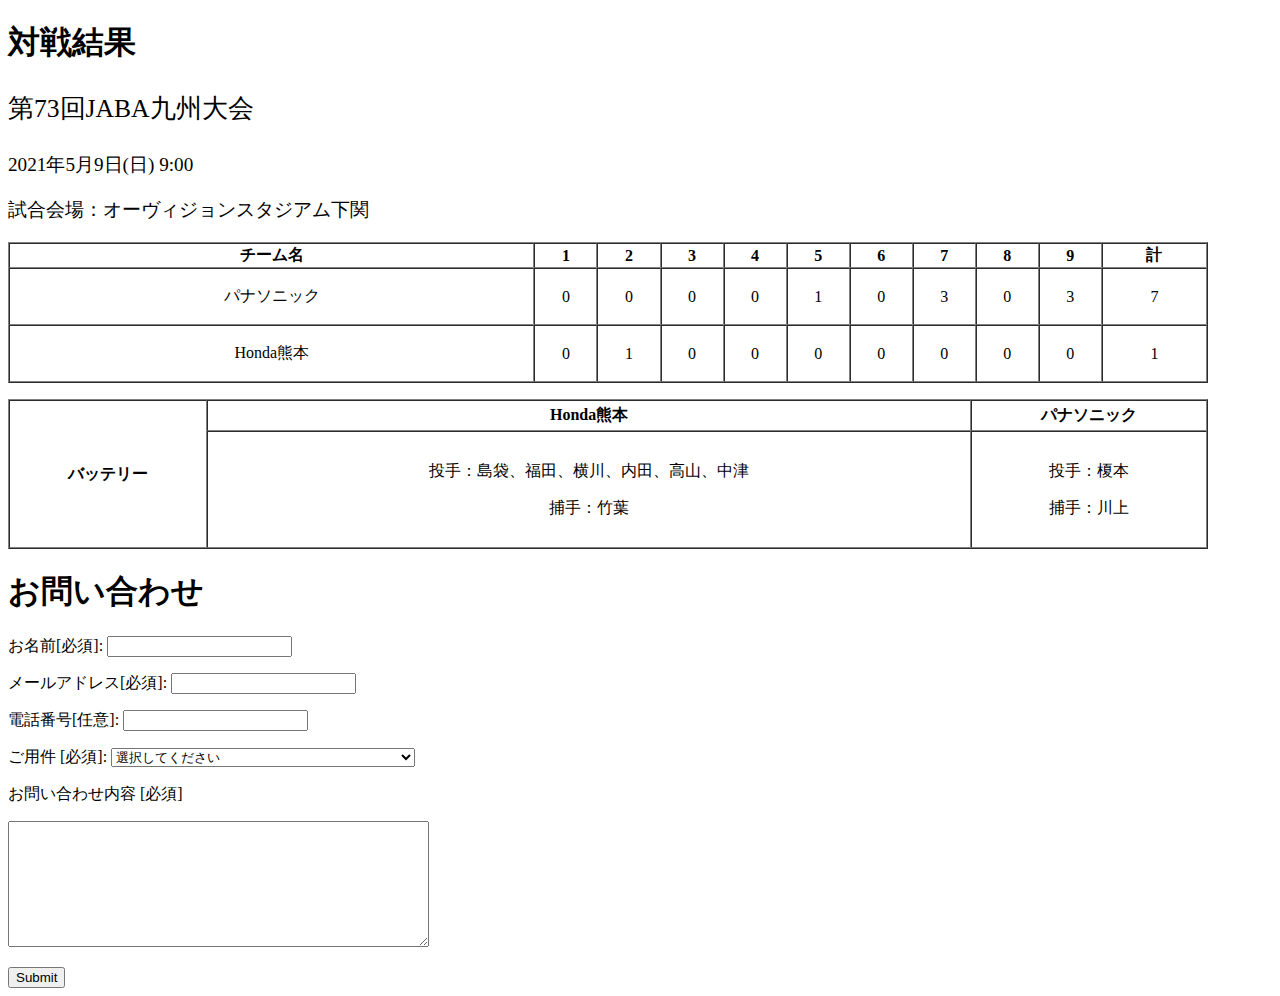
==== table-form/index.html @ de1e0258 "update" ====
<!DOCTYPE html>
<html lang="en">
<head>
    <meta charset="UTF-8">
    <meta http-equiv="X-UA-Compatible" content="IE=edge">
    <meta name="viewport" content="width=device-width, initial-scale=1.0">
    <title>Latihan 3</title>
    <lin rel="stylesheet" href="./style.css">
</head>
<body>
    <div>
        <h1>対戦結果</h1>
        <p style="font-family:georgia,garamond,serif;font-size:160%;">第73回JABA九州大会</p>
        <p style="font-family:georgia,garamond,serif;font-size:120%;">2021年5月9日(日) 9:00</p>
        <p style="font-family:georgia,garamond,serif;font-size:120%;">試合会場：オーヴィジョンスタジアム下関</p>
    </div>
    <div>
        <p>
            <table border="1" width="1200px" cellpading="10px" cellspacing="0px">
            <tr>
                <th>チーム名</th>
                <th>1</th>
                <th>2</th>
                <th>3</th>
                <th>4</th>
                <th>5</th>
                <th>6</th>
                <th>7</th>
                <th>8</th>
                <th>9</th>
                <th>計</th>
            </tr>
            <tr>
                <td><p style="text-align:center;">パナソニック</p></td>
                <td><p style="text-align:center;">0</p></td>
                <td><p style="text-align:center;">0</p></td>
                <td><p style="text-align:center;">0</p></td>
                <td><p style="text-align:center;">0</p></td>
                <td><p style="text-align:center;">1</p></td>
                <td><p style="text-align:center;">0</p></td>
                <td><p style="text-align:center;">3</p></td>
                <td><p style="text-align:center;">0</p></td>
                <td><p style="text-align:center;">3</p></td>
                <td><p style="text-align:center;">7</p></td>          
            </tr>
            <tr>  
                <td><p style="text-align:center;">Honda熊本</p></td>
                <td><p style="text-align:center;">0</p></td>
                <td><p style="text-align:center;">1</p></td>
                <td><p style="text-align:center;">0</p></td>
                <td><p style="text-align:center;">0</p></td>
                <td><p style="text-align:center;">0</p></td>
                <td><p style="text-align:center;">0</p></td>
                <td><p style="text-align:center;">0</p></td>
                <td><p style="text-align:center;">0</p></td>
                <td><p style="text-align:center;">0</p></td>
                <td><p style="text-align:center;">1</p></td>  
            </tr>
            </table>
        </p>
    </div>
    <div>
        <p>
            <table border="1" width="1200px" height="150px" cellpading="10px" cellspacing="0px">
            <tr>
                <th rowspan="2">バッテリー</th>
                <th colspan="5">Honda熊本</th>
                <th colspan="5">パナソニック</th>
            </tr>
            <tr>
                <td  rowspan="2" colspan="5">
                    <p style="text-align:center;">投手：島袋、福田、横川、内田、高山、中津</p> 
                    <p style="text-align:center;">捕手：竹葉</p>
                </td>
                <td rowspan="2" colspan="5">
                    <p style="text-align:center;">投手：榎本</p>
                    <p style="text-align:center;">捕手：川上</p>
                </td>
            </tr>
            </table>
        </p>
    </div>
    <div>
        <h1>お問い合わせ</h1>
    </div>
    <div>
        <form action="" method="get" class="form-example">
            <div class="form-example">
                <label for="name">お名前[必須]: </label>
                <input type="text" name="お名前[必須]" id="name" required>
            </div>
            <p></p>
            <div class="form-example">
                <label for="email">メールアドレス[必須]: </label>
                <input type="email" name="メールアドレス[必須]" id="email" required>
            </div>
            <p></p>
            <div class="form-example">
                <label for="phone">電話番号[任意]: </label>
                <input type="tel" id="phone" name="電話番号[任意]" pattern="[0-9]{3}-[0-9]{3}-[0-9]{4}">
            </div>
            <p></p>
            <div>
                <label for="ご用件 [必須]">ご用件 [必須]: </label> <select name="ご用件 [必須]">
                    <option value=" 選択してくださ">選択してください</option>
                    <option value="書籍についてのご質問(個人のお客様)">書籍についてのご質問(個人のお客様)</option>
                    <option value="書籍についてのご質問(取次・書店様)">書籍についてのご質問(取次・書店様)</option>
                    <option value="書籍についてのご質問(メディア関係者様)">書籍についてのご質問(メディア関係者様) 
                    </option>
                    <option value="アルバイト・パートに関するお問い合わせ">アルバイト・パートに関するお問い合わせ</option>
                    <option value="仕事のご依頼・お問い合わせ">仕事のご依頼・お問い合わせ</option>
                    <option value="外部スタッフのご希望(フリーの方、制作会社様)">外部スタッフのご希望(フリーの方、制作会社様)</option>
                    <option value="その他のお問合せ">その他のお問合せ</option>
                </select>
            </div>
            <div>
                <p>お問い合わせ内容 [必須]</p>
                <textarea rows="8" cols="50" name="お問い合わせ内容" form="usrform" required></textarea>
                <p></p>
                <input type="submit" name="確認">
            </div>
        </form>
</body>
</html>
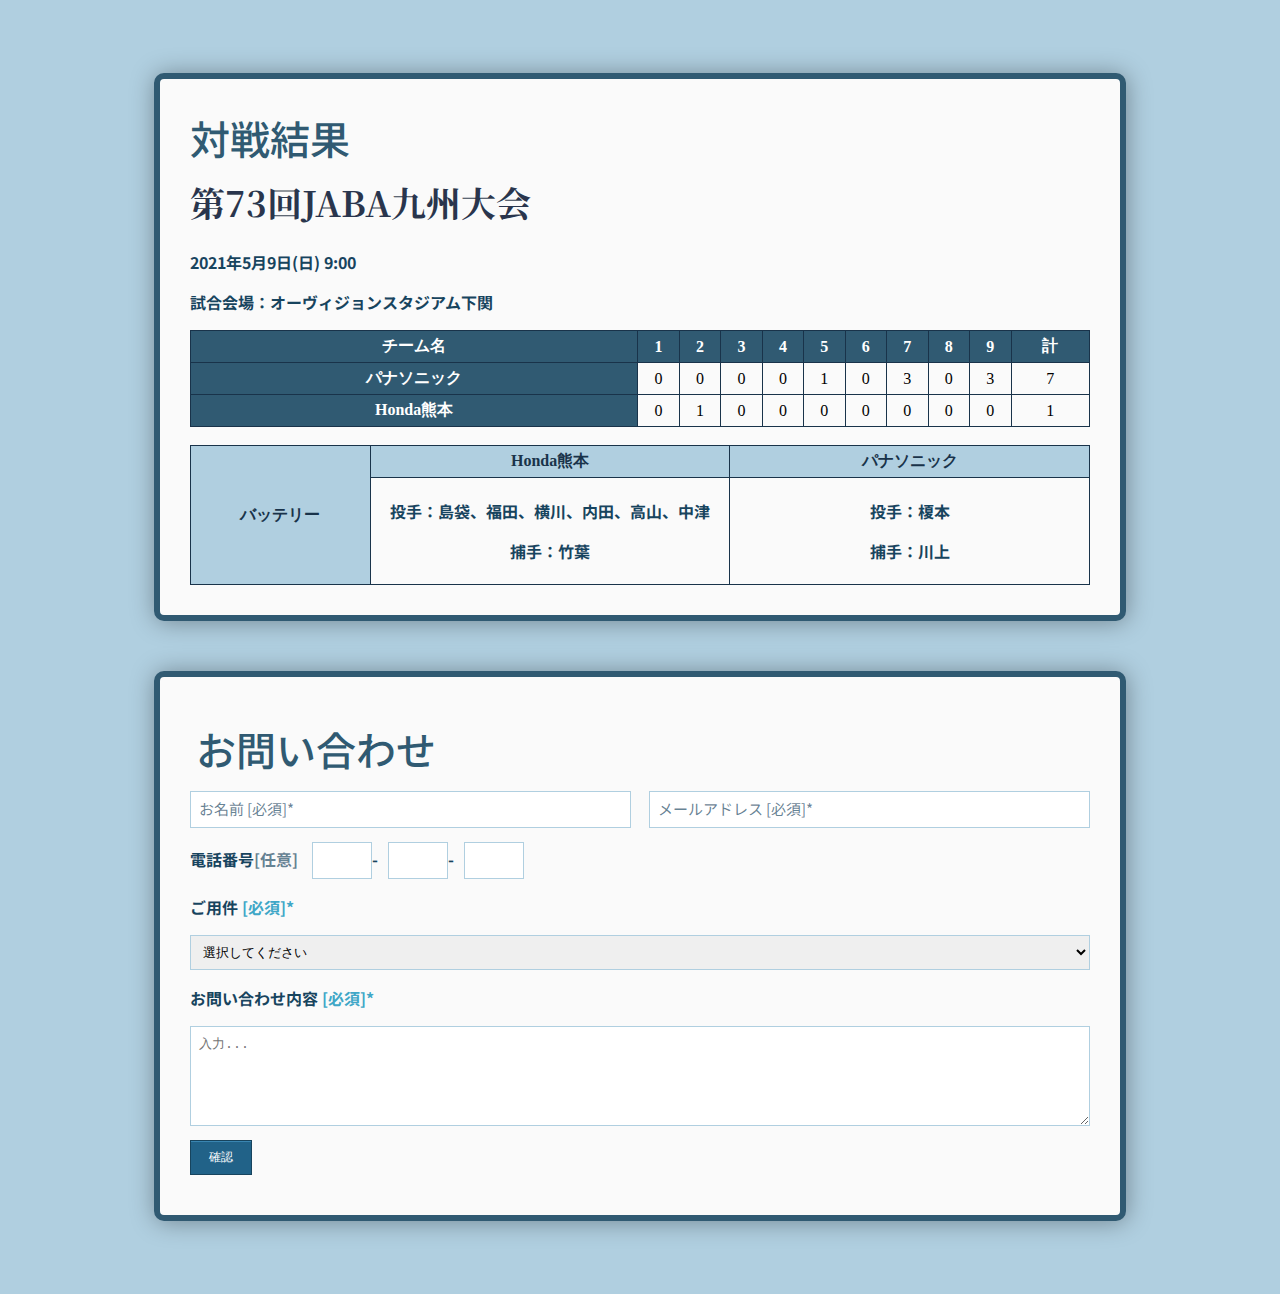
==== commit fbc1ec5f: "update" ====
--- a/table-form/index.html
+++ b/table-form/index.html
@@ -4,104 +4,101 @@
     <meta charset="UTF-8">
     <meta http-equiv="X-UA-Compatible" content="IE=edge">
     <meta name="viewport" content="width=device-width, initial-scale=1.0">
-    <title>Latihan 3</title>
-    <lin rel="stylesheet" href="./style.css">
+    <title>Document</title>
+    <link rel="stylesheet" href="./style.css">
 </head>
-<body>
-    <div>
-        <h1>対戦結果</h1>
-        <p style="font-family:georgia,garamond,serif;font-size:160%;">第73回JABA九州大会</p>
-        <p style="font-family:georgia,garamond,serif;font-size:120%;">2021年5月9日(日) 9:00</p>
-        <p style="font-family:georgia,garamond,serif;font-size:120%;">試合会場：オーヴィジョンスタジアム下関</p>
+<body id="tb-form">
+    <div class="atas">
+        <div>
+            <h2>対戦結果</h2>
+            <h1>第73回JABA九州大会</h1>
+            <p>2021年5月9日(日) 9:00</p>
+            <p>試合会場：オーヴィジョンスタジアム下関</p>
+        </div>
+        <div class="table1">
+            <table>
+                <tbody>
+                    <tr>
+                        <th>チーム名</th>
+                        <th>1</th>
+                        <th>2</th>
+                        <th>3</th>
+                        <th>4</th>
+                        <th>5</th>
+                        <th>6</th>
+                        <th>7</th>
+                        <th>8</th>
+                        <th>9</th>
+                        <th>計</th>
+                    </tr>
+                    <tr>
+                        <th>パナソニック</th>
+                        <td>0</td>
+                        <td>0</td>
+                        <td>0</td>
+                        <td>0</td>
+                        <td>1</td>
+                        <td>0</td>
+                        <td>3</td>
+                        <td>0</td>
+                        <td>3</td>
+                        <td>7</td>
+                    </tr>
+                    <tr>
+                        <th>Honda熊本</th>
+                        <td>0</td>
+                        <td>1</td>
+                        <td>0</td>
+                        <td>0</td>
+                        <td>0</td>
+                        <td>0</td>
+                        <td>0</td>
+                        <td>0</td>
+                        <td>0</td>
+                        <td>1</td>
+                    </tr>
+                </tbody>
+            </table>
+            <br>
+        </div>
+        <div class="table2">
+            <table>
+                <tbody>
+                    <tr>
+                        <th rowspan="2">バッテリー</th>
+                        <th colspan="5" style="width: 40%;">Honda熊本</th>
+                        <th colspan="5" style="width: 40%;">パナソニック</th>
+                    </tr>
+                    <tr>
+                        <td colspan="5">
+                            <p class="isi-tabel">投手：島袋、福田、横川、内田、高山、中津</p>
+                            <p class="isi-tabel">捕手：竹葉</p>
+                        </td>
+                        <td colspan="5">
+                            <p class="isi-tabel">投手：榎本</p>
+                            <p class="isi-tabel">捕手：川上</p>
+                        </td>
+                    </tr>
+                </tbody>
+            </table>
+        </div>
     </div>
-    <div>
-        <p>
-            <table border="1" width="1200px" cellpading="10px" cellspacing="0px">
-            <tr>
-                <th>チーム名</th>
-                <th>1</th>
-                <th>2</th>
-                <th>3</th>
-                <th>4</th>
-                <th>5</th>
-                <th>6</th>
-                <th>7</th>
-                <th>8</th>
-                <th>9</th>
-                <th>計</th>
-            </tr>
-            <tr>
-                <td><p style="text-align:center;">パナソニック</p></td>
-                <td><p style="text-align:center;">0</p></td>
-                <td><p style="text-align:center;">0</p></td>
-                <td><p style="text-align:center;">0</p></td>
-                <td><p style="text-align:center;">0</p></td>
-                <td><p style="text-align:center;">1</p></td>
-                <td><p style="text-align:center;">0</p></td>
-                <td><p style="text-align:center;">3</p></td>
-                <td><p style="text-align:center;">0</p></td>
-                <td><p style="text-align:center;">3</p></td>
-                <td><p style="text-align:center;">7</p></td>          
-            </tr>
-            <tr>  
-                <td><p style="text-align:center;">Honda熊本</p></td>
-                <td><p style="text-align:center;">0</p></td>
-                <td><p style="text-align:center;">1</p></td>
-                <td><p style="text-align:center;">0</p></td>
-                <td><p style="text-align:center;">0</p></td>
-                <td><p style="text-align:center;">0</p></td>
-                <td><p style="text-align:center;">0</p></td>
-                <td><p style="text-align:center;">0</p></td>
-                <td><p style="text-align:center;">0</p></td>
-                <td><p style="text-align:center;">0</p></td>
-                <td><p style="text-align:center;">1</p></td>  
-            </tr>
-            </table>
-        </p>
-    </div>
-    <div>
-        <p>
-            <table border="1" width="1200px" height="150px" cellpading="10px" cellspacing="0px">
-            <tr>
-                <th rowspan="2">バッテリー</th>
-                <th colspan="5">Honda熊本</th>
-                <th colspan="5">パナソニック</th>
-            </tr>
-            <tr>
-                <td  rowspan="2" colspan="5">
-                    <p style="text-align:center;">投手：島袋、福田、横川、内田、高山、中津</p> 
-                    <p style="text-align:center;">捕手：竹葉</p>
-                </td>
-                <td rowspan="2" colspan="5">
-                    <p style="text-align:center;">投手：榎本</p>
-                    <p style="text-align:center;">捕手：川上</p>
-                </td>
-            </tr>
-            </table>
-        </p>
-    </div>
-    <div>
-        <h1>お問い合わせ</h1>
-    </div>
-    <div>
-        <form action="" method="get" class="form-example">
-            <div class="form-example">
-                <label for="name">お名前[必須]: </label>
-                <input type="text" name="お名前[必須]" id="name" required>
-            </div>
-            <p></p>
-            <div class="form-example">
-                <label for="email">メールアドレス[必須]: </label>
-                <input type="email" name="メールアドレス[必須]" id="email" required>
-            </div>
-            <p></p>
-            <div class="form-example">
-                <label for="phone">電話番号[任意]: </label>
-                <input type="tel" id="phone" name="電話番号[任意]" pattern="[0-9]{3}-[0-9]{3}-[0-9]{4}">
-            </div>
-            <p></p>
-            <div>
-                <label for="ご用件 [必須]">ご用件 [必須]: </label> <select name="ご用件 [必須]">
+    <form class="form-style-9">
+        <legend>お問い合わせ</legend>
+        <ul>
+        <li>
+            <input type="text" name="field1" class="field-style field-split align-left" placeholder="お名前 [必須]* " required />
+            <input type="email" name="field2" class="field-style field-split align-right" placeholder="メールアドレス [必須]* " required />
+        </li>
+        <p></p>
+        <li>
+            <label>電話番号<span style="color:#17445ead">[任意]</span>
+                <input type="text" class="tel-number-field" name="tel_no_1" value="" maxlength="6" /><span>-</span><input type="text" class="tel-number-field" name="tel_no_2" value="" maxlength="6"  /><span>-</span><input type="text" class="tel-number-field" name="tel_no_3" value="" maxlength="10"  />
+            </label>
+        </li>
+        <li>
+            <p>ご用件 <span style="color:rgb(63, 167, 199)">[必須]*</span></p>
+                <select class="field-style field-full align-none field-input">
                     <option value=" 選択してくださ">選択してください</option>
                     <option value="書籍についてのご質問(個人のお客様)">書籍についてのご質問(個人のお客様)</option>
                     <option value="書籍についてのご質問(取次・書店様)">書籍についてのご質問(取次・書店様)</option>
@@ -112,13 +109,15 @@
                     <option value="外部スタッフのご希望(フリーの方、制作会社様)">外部スタッフのご希望(フリーの方、制作会社様)</option>
                     <option value="その他のお問合せ">その他のお問合せ</option>
                 </select>
-            </div>
-            <div>
-                <p>お問い合わせ内容 [必須]</p>
-                <textarea rows="8" cols="50" name="お問い合わせ内容" form="usrform" required></textarea>
-                <p></p>
-                <input type="submit" name="確認">
-            </div>
+        </li>
+        <li>
+            <p>お問い合わせ内容 <span style="color:rgb(63, 167, 199)">[必須]*</span></p>
+            <textarea name="field5" class="field-style" placeholder="入力..."></textarea>
+        </li>
+        <li> 
+        <input type="submit" value="確認" />
+        </li>
+        </ul>
         </form>
 </body>
-</html>
+</html>--- a/table-form/style.css
+++ b/table-form/style.css
@@ -0,0 +1,229 @@
+@import url('https://fonts.googleapis.com/css2?family=Noto+Sans+JP:wght@300;500&display=swap');
+@import url('https://fonts.googleapis.com/css2?family=Noto+Serif+JP:wght@600&display=swap');
+
+.font-noto {
+  font-family: 'Noto Sans JP', sans-serif;
+}
+.font-notoserif {
+	font-family: 'Noto Serif JP', serif;
+}
+
+#tb-form {
+	background-color: #B0CFE0;
+    padding: 15px 0;
+}
+.form-style-9{
+  max-width: 900px;
+  background: #FAFAFA;
+  padding: 30px;
+  margin: 50px auto;
+  box-shadow: 1px 1px 25px rgba(0, 0, 0, 0.35);
+  border-radius: 10px;
+  border: 6px solid #305A72;
+}
+legend {
+  color: #305A72;
+  padding: 3px 6px;
+  font-size: 40px;
+  border-radius: 10px;
+  margin: 10px auto;
+  font-family: 'Noto Sans JP', sans-serif;
+  font-weight: 500;
+}
+.form-style-9 ul{
+  padding:0;
+  margin:0;
+  list-style:none;
+}
+.form-style-9 ul li{
+  display: block;
+  margin-bottom: 10px;
+  min-height: 35px;
+}
+.form-style-9 ul li  .field-style,
+.form-style-9 ul li  .tel-number-field{
+  box-sizing: border-box; 
+  -webkit-box-sizing: border-box;
+  -moz-box-sizing: border-box; 
+  padding: 8px;
+  outline: none;
+  border: 1px solid #B0CFE0;
+  -webkit-transition: all 0.30s ease-in-out;
+  -moz-transition: all 0.30s ease-in-out;
+  -ms-transition: all 0.30s ease-in-out;
+  -o-transition: all 0.30s ease-in-out;
+}
+.form-style-9 ul li .tel-number-field:focus,
+.form-style-9 ul li  .field-style:focus{
+  box-shadow: 0 0 5px #B0CFE0;
+  border:1px solid #B0CFE0;
+}
+.form-style-9 ul li .field-split{
+  width: 49%;
+}
+.form-style-9 ul li .field-full{
+  width: 100%;
+}
+.form-style-9 ul li input.align-left{
+  float:left;
+}
+.form-style-9 ul li input.align-right{
+  float:right;
+}
+.form-style-9 ul li textarea{
+  width: 100%;
+  height: 100px;
+}
+.form-style-9 ul li .tel-number-field{
+  width: 60px;
+  text-align: center;
+}
+
+.form-style-9 ul li input[type="button"], 
+.form-style-9 ul li input[type="submit"] {
+  -moz-box-shadow: inset 0px 1px 0px 0px #3985B1;
+  -webkit-box-shadow: inset 0px 1px 0px 0px #3985B1;
+  box-shadow: inset 0px 1px 0px 0px #3985B1;
+  background-color: #216288;
+  border: 1px solid #17445E;
+  display: inline-block;
+  cursor: pointer;
+  color: #FFFFFF;
+  padding: 8px 18px;
+  text-decoration: none;
+  font: 12px Arial, Helvetica, sans-serif;
+}
+.form-style-9 ul li input[type="button"]:hover, 
+.form-style-9 ul li input[type="submit"]:hover {
+  background: linear-gradient(to bottom, #2D77A2 5%, #337DA8 100%);
+  background-color: #28739E;
+}
+
+p {
+    font-size: 1rem;
+    color:#17445E;
+    font-family: 'Noto Sans JP', sans-serif;
+    font-weight: 700;
+}
+
+.form-style-9 ul li label{
+  display: block;
+  margin: 0px 0px 15px 0px;
+  font-size: 1rem;
+  font-weight: 700;
+  color:#17445E;
+}
+
+.form-style-9 ul li > span{
+  width: 100px;
+  font-weight: bold;
+  float: left;
+  padding-top: 8px;
+  padding-right: 5px;
+}
+
+.form-style-9 ul li .tel-number-field{
+  margin-left: 10px;
+}
+
+input::placeholder {
+  color: #17445ead;
+  font-size: 15px;
+}
+
+label, input {
+  font-family: 'Noto Sans JP', sans-serif;
+}
+
+.atas {
+	max-width: 900px;
+  	background: #FAFAFA;
+  	padding: 30px;
+  	margin: 50px auto;
+  	box-shadow: 1px 1px 25px rgba(0, 0, 0, 0.35);
+  	border-radius: 10px;
+  	border: 6px solid #305A72;
+}
+
+h1 {
+	font-family: 'Noto Serif JP', serif;
+	color: #0c1935e0;
+	font-size: 35px;
+	margin-top: 10px;
+}
+
+h2 {
+	color: #305A72;
+  	font-size: 40px;
+  	font-family: 'Noto Sans JP', sans-serif;
+  	font-weight: 500;
+	margin: 0;
+}
+
+.table1 table {
+	width: 100%;
+    border: solid 1px #19334a;
+    border-collapse: collapse;
+	display: table;
+	text-indent: initial;
+	border-spacing: 2px;
+}
+
+tbody {
+	display: table-row-group;
+    vertical-align: middle;
+    border-color: inherit;
+}
+tr {
+	display: table-row;
+    vertical-align: inherit;
+    border-color: inherit;
+}
+th {
+	display: table-cell;
+    vertical-align: inherit;
+    font-weight: bold;
+	color: #FFFFFF;
+}
+
+.table1 table th, .table1 table td {
+	border: solid 1px #19334a;
+    padding: 5px 0;
+    text-align: center;
+}
+.table1 table th {
+	background-color: #305A72;
+}
+
+.table2 tr td .isi-tabel {
+	text-align: center;
+}
+
+.table2 th {
+	display: table-cell;
+    vertical-align: inherit;
+    font-weight: bold;
+	color: #19334a;;
+}
+
+.table2 table {
+	width: 100%;
+    border: solid 1px #19334a;
+    border-collapse: collapse;
+	display: table;
+	text-indent: initial;
+	border-spacing: 2px;
+}
+.table2 tr {
+	display: table-row;
+    vertical-align: inherit;
+    border-color: inherit;
+}
+.table2 table th, .table2 table td {
+	border: solid 1px #19334a;
+    padding: 5px 0;
+    text-align: center;
+}
+.table2 th {
+	background-color: #B0CFE0;
+}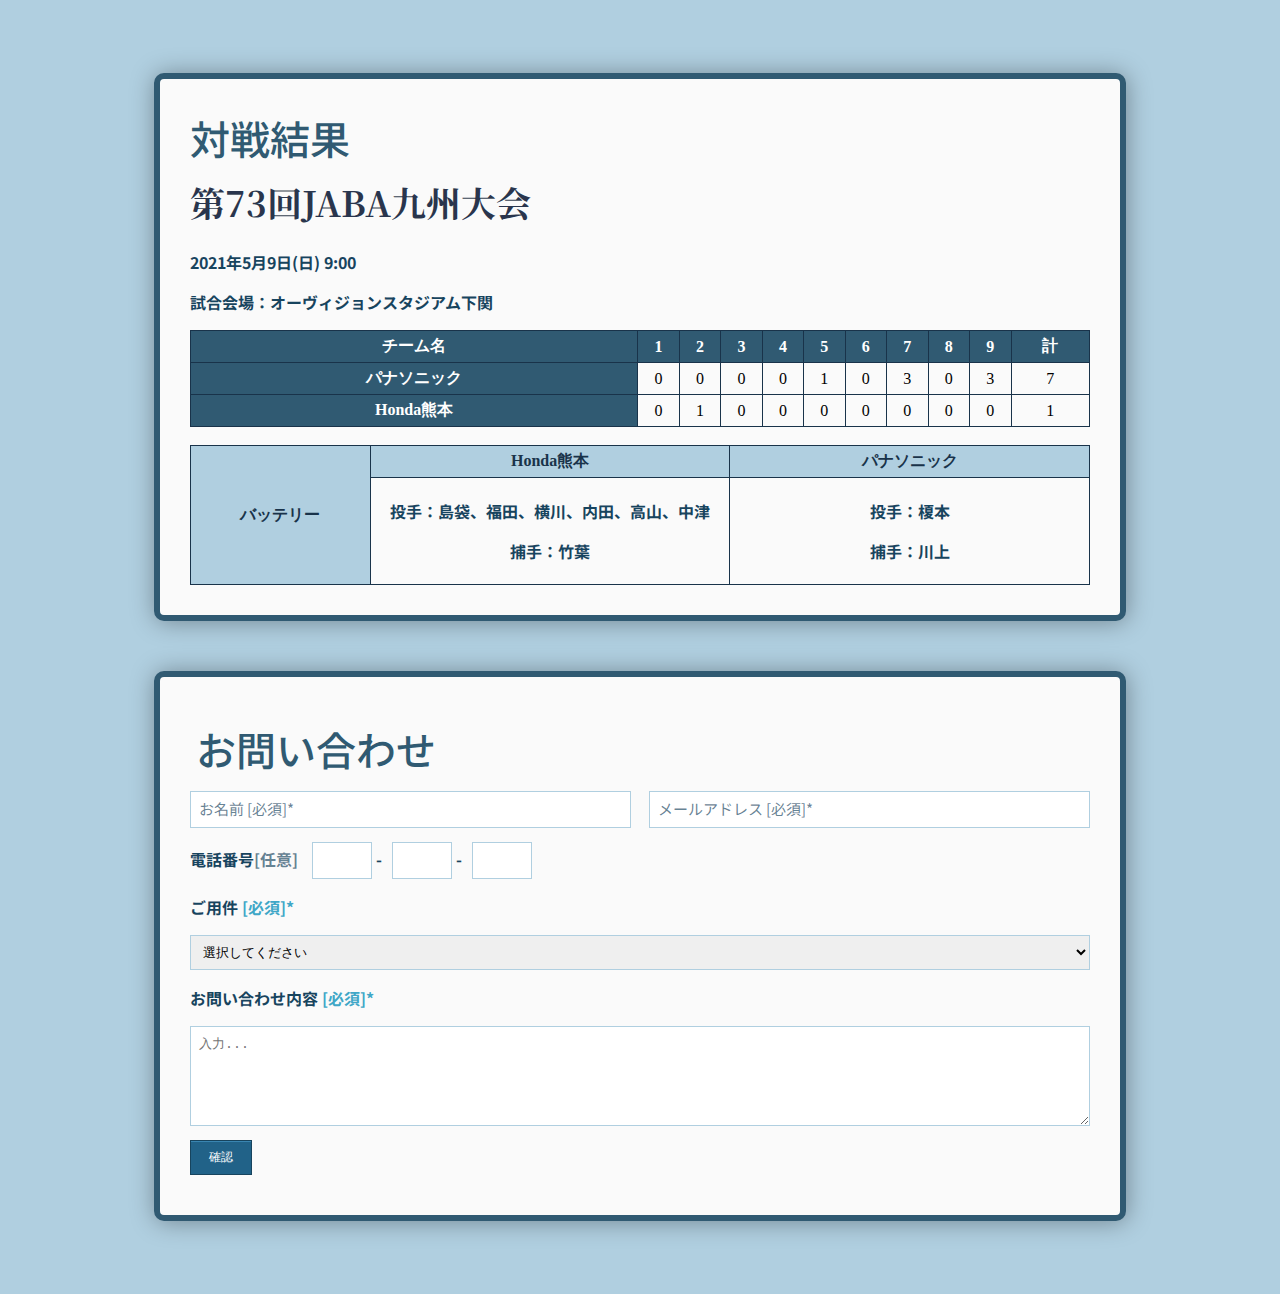
==== commit 16c730ac: "update" ====
--- a/table-form/index.html
+++ b/table-form/index.html
@@ -93,7 +93,7 @@
         <p></p>
         <li>
             <label>電話番号<span style="color:#17445ead">[任意]</span>
-                <input type="text" class="tel-number-field" name="tel_no_1" value="" maxlength="6" /><span>-</span><input type="text" class="tel-number-field" name="tel_no_2" value="" maxlength="6"  /><span>-</span><input type="text" class="tel-number-field" name="tel_no_3" value="" maxlength="10"  />
+                <input type="text" class="tel-number-field" name="tel_no_1" value="" maxlength="6" /><span>            -</span><input type="text" class="tel-number-field" name="tel_no_2" value="" maxlength="6"  /><span>            -</span><input type="text" class="tel-number-field" name="tel_no_3" value="" maxlength="10"  />
             </label>
         </li>
         <li>
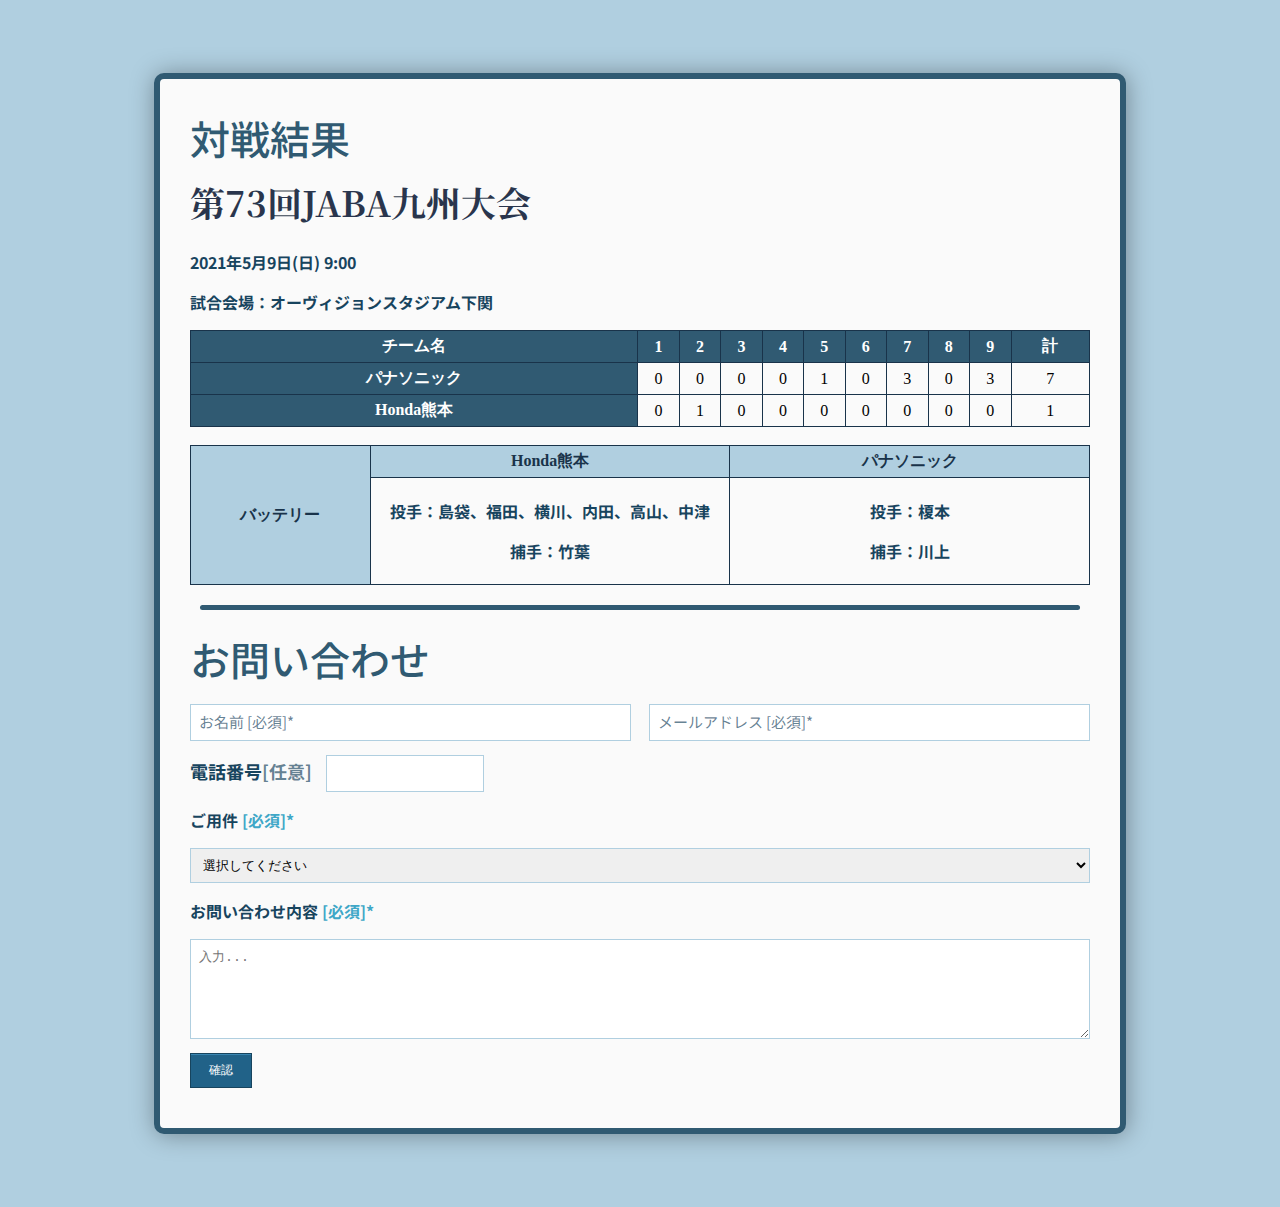
==== commit 5418d13c: "update" ====
--- a/table-form/index.html
+++ b/table-form/index.html
@@ -82,42 +82,45 @@
                 </tbody>
             </table>
         </div>
+        <p></p>
+        <div class="line"></div>
+        <p></p>
+        <div class="form">
+            <h2>お問い合わせ</h2>
+            <p></p>
+            <ul>
+                <li>
+                    <input type="text" name="field1" class="field-style field-split align-left" placeholder="お名前 [必須]* " required />
+                    <input type="email" name="field2" class="field-style field-split align-right" placeholder="メールアドレス [必須]* " required />
+                </li>
+                <p></p>
+                <li>
+                    <label>電話番号<span style="color:#17445ead">[任意]</span>
+                        <input type="text" class="tel-number-field" name="tel_no_1" value="" maxlength="10"  />
+                    </label>
+                </li>
+                <li>
+                    <p>ご用件 <span style="color:rgb(63, 167, 199)">[必須]*</span></p>
+                    <select class="field-style field-full align-none field-input">
+                        <option value=" 選択してくださ">選択してください</option>
+                        <option value="書籍についてのご質問(個人のお客様)">書籍についてのご質問(個人のお客様)</option>
+                        <option value="書籍についてのご質問(取次・書店様)">書籍についてのご質問(取次・書店様)</option>
+                        <option value="書籍についてのご質問(メディア関係者様)">書籍についてのご質問(メディア関係者様)</option>
+                        <option value="アルバイト・パートに関するお問い合わせ">アルバイト・パートに関するお問い合わせ</option>
+                        <option value="仕事のご依頼・お問い合わせ">仕事のご依頼・お問い合わせ</option>
+                        <option value="外部スタッフのご希望(フリーの方、制作会社様)">外部スタッフのご希望(フリーの方、制作会社様)</option>
+                        <option value="その他のお問合せ">その他のお問合せ</option>
+                    </select>
+                </li>
+                <li>
+                    <p>お問い合わせ内容 <span style="color:rgb(63, 167, 199)">[必須]*</span></p>
+                    <textarea name="field5" class="field-style" placeholder="入力..."></textarea>
+                </li>
+                <li> 
+                    <input type="submit" value="確認" />
+                </li>
+            </ul>
+        </div>
     </div>
-    <form class="form-style-9">
-        <legend>お問い合わせ</legend>
-        <ul>
-        <li>
-            <input type="text" name="field1" class="field-style field-split align-left" placeholder="お名前 [必須]* " required />
-            <input type="email" name="field2" class="field-style field-split align-right" placeholder="メールアドレス [必須]* " required />
-        </li>
-        <p></p>
-        <li>
-            <label>電話番号<span style="color:#17445ead">[任意]</span>
-                <input type="text" class="tel-number-field" name="tel_no_1" value="" maxlength="6" /><span>            -</span><input type="text" class="tel-number-field" name="tel_no_2" value="" maxlength="6"  /><span>            -</span><input type="text" class="tel-number-field" name="tel_no_3" value="" maxlength="10"  />
-            </label>
-        </li>
-        <li>
-            <p>ご用件 <span style="color:rgb(63, 167, 199)">[必須]*</span></p>
-                <select class="field-style field-full align-none field-input">
-                    <option value=" 選択してくださ">選択してください</option>
-                    <option value="書籍についてのご質問(個人のお客様)">書籍についてのご質問(個人のお客様)</option>
-                    <option value="書籍についてのご質問(取次・書店様)">書籍についてのご質問(取次・書店様)</option>
-                    <option value="書籍についてのご質問(メディア関係者様)">書籍についてのご質問(メディア関係者様) 
-                    </option>
-                    <option value="アルバイト・パートに関するお問い合わせ">アルバイト・パートに関するお問い合わせ</option>
-                    <option value="仕事のご依頼・お問い合わせ">仕事のご依頼・お問い合わせ</option>
-                    <option value="外部スタッフのご希望(フリーの方、制作会社様)">外部スタッフのご希望(フリーの方、制作会社様)</option>
-                    <option value="その他のお問合せ">その他のお問合せ</option>
-                </select>
-        </li>
-        <li>
-            <p>お問い合わせ内容 <span style="color:rgb(63, 167, 199)">[必須]*</span></p>
-            <textarea name="field5" class="field-style" placeholder="入力..."></textarea>
-        </li>
-        <li> 
-        <input type="submit" value="確認" />
-        </li>
-        </ul>
-        </form>
 </body>
 </html>--- a/table-form/style.css
+++ b/table-form/style.css
@@ -12,15 +12,7 @@
 	background-color: #B0CFE0;
     padding: 15px 0;
 }
-.form-style-9{
-  max-width: 900px;
-  background: #FAFAFA;
-  padding: 30px;
-  margin: 50px auto;
-  box-shadow: 1px 1px 25px rgba(0, 0, 0, 0.35);
-  border-radius: 10px;
-  border: 6px solid #305A72;
-}
+
 legend {
   color: #305A72;
   padding: 3px 6px;
@@ -30,18 +22,18 @@
   font-family: 'Noto Sans JP', sans-serif;
   font-weight: 500;
 }
-.form-style-9 ul{
+.form ul{
   padding:0;
   margin:0;
   list-style:none;
 }
-.form-style-9 ul li{
+.form ul li{
   display: block;
   margin-bottom: 10px;
   min-height: 35px;
 }
-.form-style-9 ul li  .field-style,
-.form-style-9 ul li  .tel-number-field{
+.form ul li  .field-style,
+.form ul li  .tel-number-field{
   box-sizing: border-box; 
   -webkit-box-sizing: border-box;
   -moz-box-sizing: border-box; 
@@ -53,34 +45,34 @@
   -ms-transition: all 0.30s ease-in-out;
   -o-transition: all 0.30s ease-in-out;
 }
-.form-style-9 ul li .tel-number-field:focus,
-.form-style-9 ul li  .field-style:focus{
+.form ul li .tel-number-field:focus,
+.form ul li  .field-style:focus{
   box-shadow: 0 0 5px #B0CFE0;
   border:1px solid #B0CFE0;
 }
-.form-style-9 ul li .field-split{
+.form ul li .field-split{
   width: 49%;
 }
-.form-style-9 ul li .field-full{
+.form ul li .field-full{
   width: 100%;
 }
-.form-style-9 ul li input.align-left{
+.form ul li input.align-left{
   float:left;
 }
-.form-style-9 ul li input.align-right{
+.form ul li input.align-right{
   float:right;
 }
-.form-style-9 ul li textarea{
+.form ul li textarea{
   width: 100%;
   height: 100px;
 }
-.form-style-9 ul li .tel-number-field{
+.formul li .tel-number-field{
   width: 60px;
   text-align: center;
 }
 
-.form-style-9 ul li input[type="button"], 
-.form-style-9 ul li input[type="submit"] {
+.form ul li input[type="button"], 
+.form ul li input[type="submit"] {
   -moz-box-shadow: inset 0px 1px 0px 0px #3985B1;
   -webkit-box-shadow: inset 0px 1px 0px 0px #3985B1;
   box-shadow: inset 0px 1px 0px 0px #3985B1;
@@ -93,8 +85,8 @@
   text-decoration: none;
   font: 12px Arial, Helvetica, sans-serif;
 }
-.form-style-9 ul li input[type="button"]:hover, 
-.form-style-9 ul li input[type="submit"]:hover {
+.form ul li input[type="button"]:hover, 
+.form ul li input[type="submit"]:hover {
   background: linear-gradient(to bottom, #2D77A2 5%, #337DA8 100%);
   background-color: #28739E;
 }
@@ -106,15 +98,15 @@
     font-weight: 700;
 }
 
-.form-style-9 ul li label{
+.form ul li label{
   display: block;
   margin: 0px 0px 15px 0px;
-  font-size: 1rem;
+  font-size: 18px;
   font-weight: 700;
   color:#17445E;
 }
 
-.form-style-9 ul li > span{
+.form ul li > span{
   width: 100px;
   font-weight: bold;
   float: left;
@@ -122,7 +114,7 @@
   padding-right: 5px;
 }
 
-.form-style-9 ul li .tel-number-field{
+.form ul li .tel-number-field{
   margin-left: 10px;
 }
 
@@ -226,4 +218,18 @@
 }
 .table2 th {
 	background-color: #B0CFE0;
+}
+
+.line {
+  width: 880px;
+  height: 5px;
+  background: #305A72;
+  margin: 20px auto;
+  border-radius: 5px;
+}
+
+@media only screen and (max-width: 425px) {
+  .line {
+    width: 380px;
+  }
 }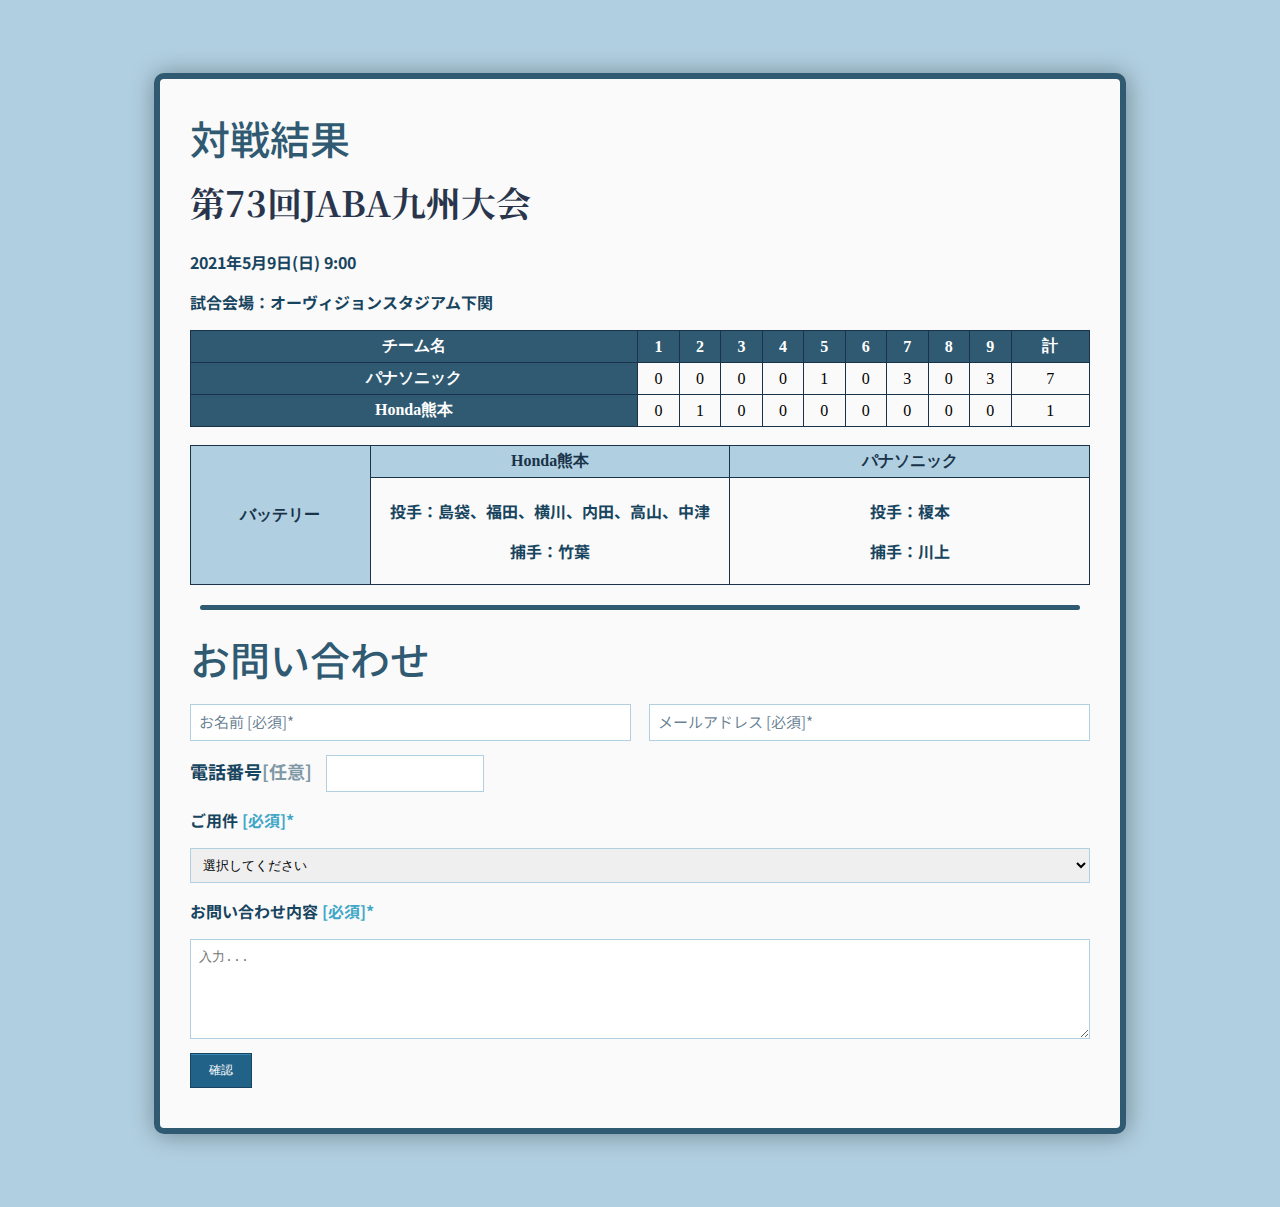
==== commit 0c90d060: "update" ====
--- a/table-form/index.html
+++ b/table-form/index.html
@@ -95,7 +95,7 @@
                 </li>
                 <p></p>
                 <li>
-                    <label>電話番号<span style="color:#17445ead">[任意]</span>
+                    <label>電話番号<span style="color:#7f98a5">[任意]</span>
                         <input type="text" class="tel-number-field" name="tel_no_1" value="" maxlength="10"  />
                     </label>
                 </li>
--- a/table-form/style.css
+++ b/table-form/style.css
@@ -226,10 +226,4 @@
   background: #305A72;
   margin: 20px auto;
   border-radius: 5px;
-}
-
-@media only screen and (max-width: 425px) {
-  .line {
-    width: 380px;
-  }
 }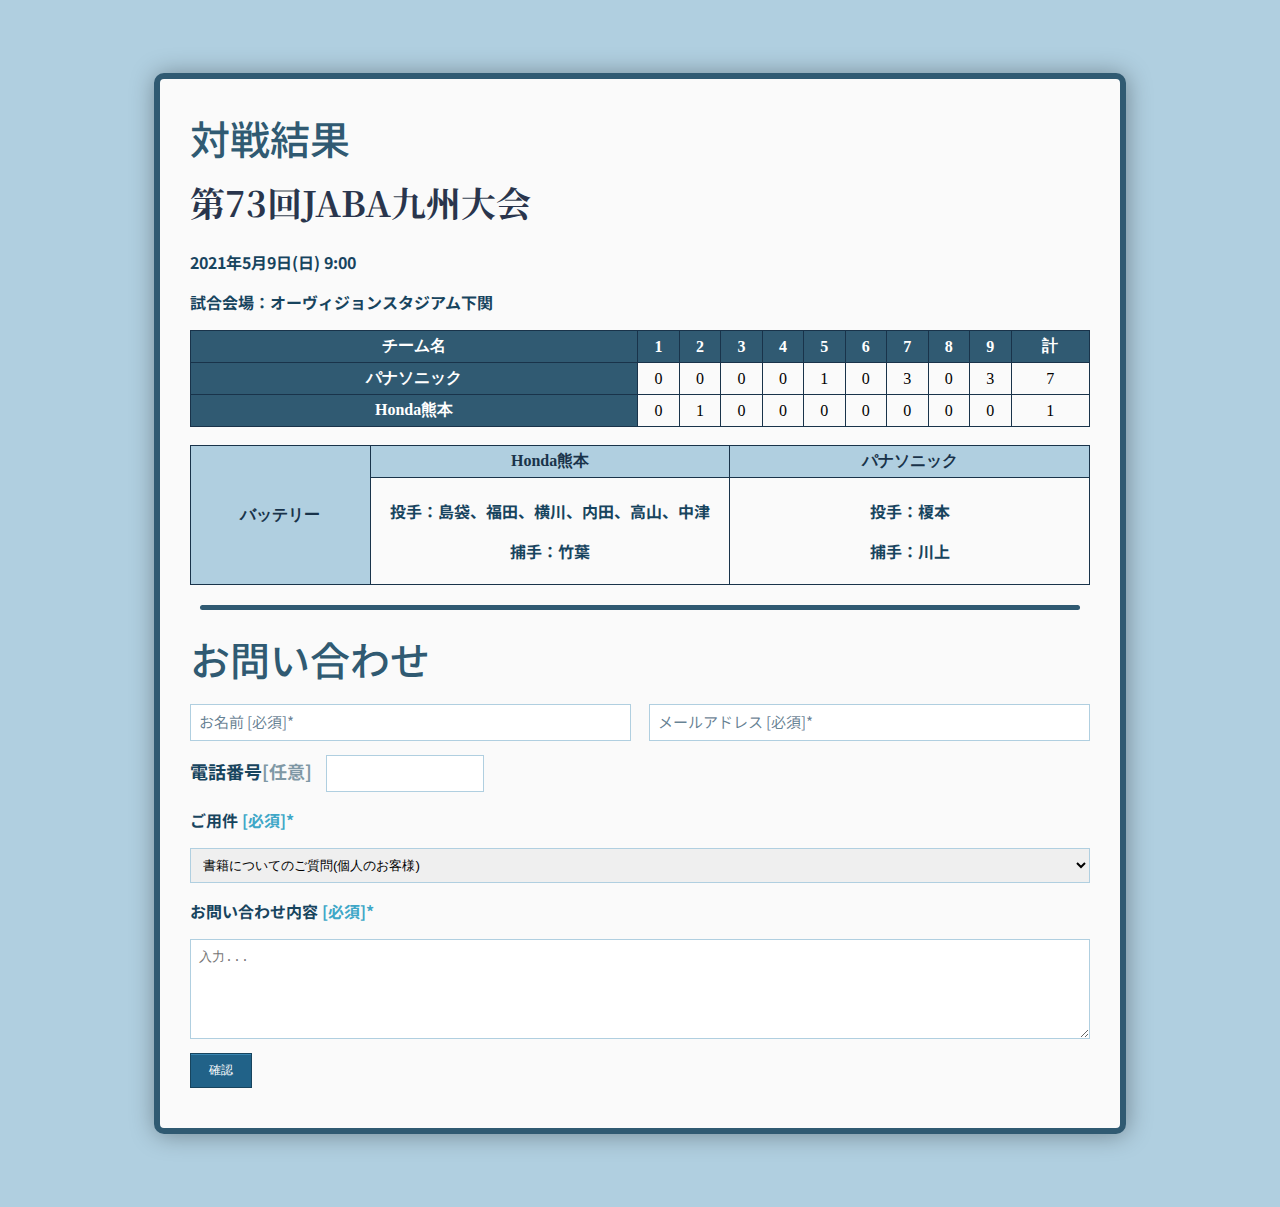
==== commit 10095cfa: "update" ====
--- a/table-form/index.html
+++ b/table-form/index.html
@@ -102,7 +102,7 @@
                 <li>
                     <p>ご用件 <span style="color:rgb(63, 167, 199)">[必須]*</span></p>
                     <select class="field-style field-full align-none field-input">
-                        <option value=" 選択してくださ">選択してください</option>
+                        <option value=" 選択してくださ" disabled>選択してください</option>
                         <option value="書籍についてのご質問(個人のお客様)">書籍についてのご質問(個人のお客様)</option>
                         <option value="書籍についてのご質問(取次・書店様)">書籍についてのご質問(取次・書店様)</option>
                         <option value="書籍についてのご質問(メディア関係者様)">書籍についてのご質問(メディア関係者様)</option>
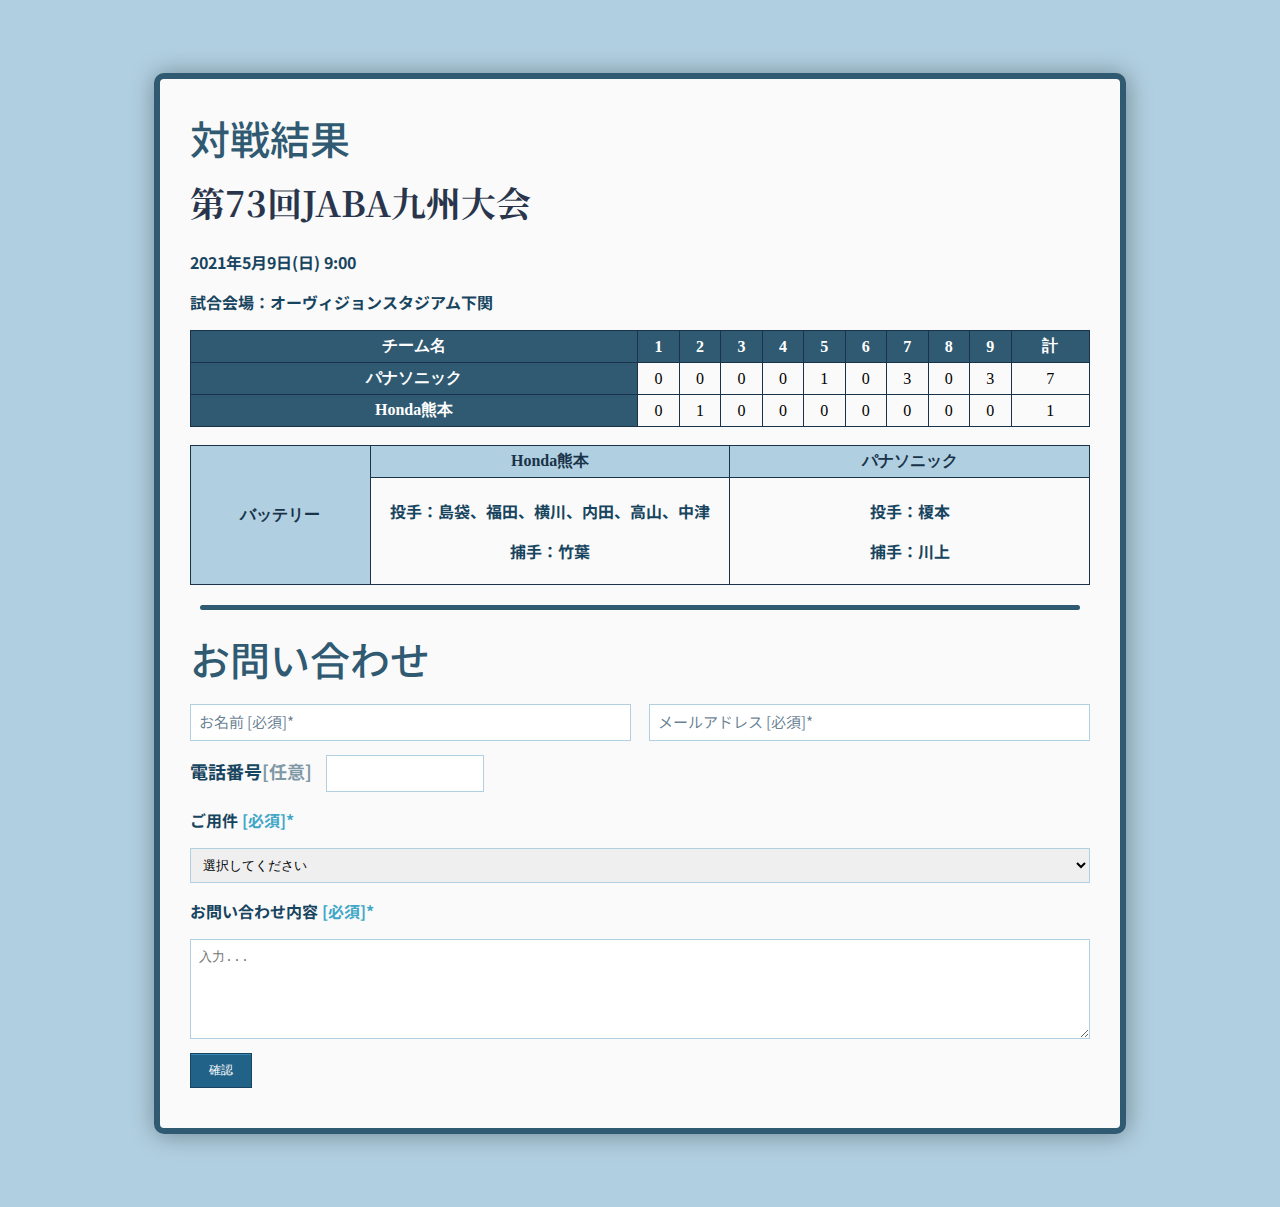
==== commit e3e99658: "updatelagihehe" ====
--- a/table-form/index.html
+++ b/table-form/index.html
@@ -102,7 +102,7 @@
                 <li>
                     <p>ご用件 <span style="color:rgb(63, 167, 199)">[必須]*</span></p>
                     <select class="field-style field-full align-none field-input">
-                        <option value=" 選択してくださ" disabled>選択してください</option>
+                        <option value=" 選択してくださ" selected disabled>選択してください</option>
                         <option value="書籍についてのご質問(個人のお客様)">書籍についてのご質問(個人のお客様)</option>
                         <option value="書籍についてのご質問(取次・書店様)">書籍についてのご質問(取次・書店様)</option>
                         <option value="書籍についてのご質問(メディア関係者様)">書籍についてのご質問(メディア関係者様)</option>
